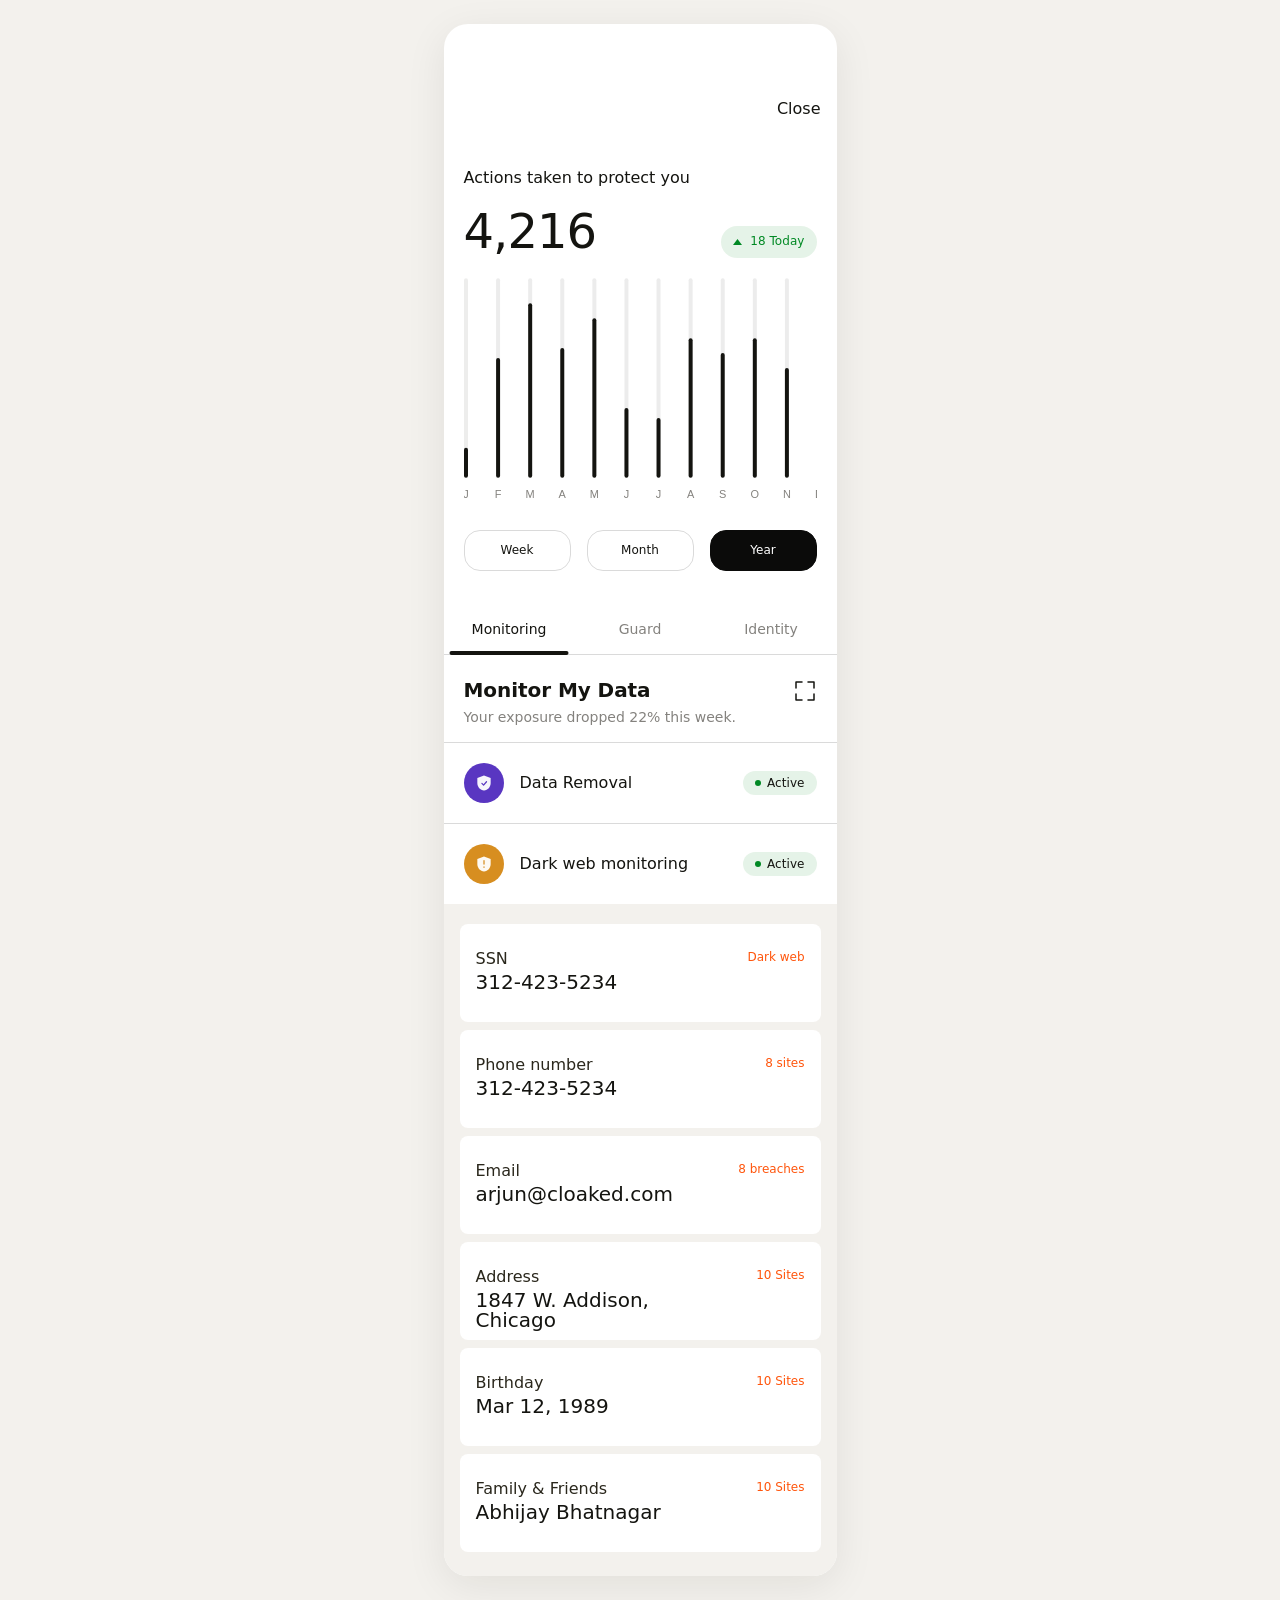
==== actions.html @ 27f1b50b "Add actions.html detail page + wire from homepage" ====
<!DOCTYPE html>
<html lang="en" data-theme="light">
<head>
<meta charset="UTF-8" />
<meta name="viewport" content="width=device-width, initial-scale=1.0, maximum-scale=1.0, user-scalable=no, viewport-fit=cover" />
<meta name="theme-color" content="#ffffff" />
<meta name="apple-mobile-web-app-capable" content="yes" />
<meta name="apple-mobile-web-app-status-bar-style" content="default" />
<title>Cloaked — Actions taken</title>

<link rel="stylesheet" href="tokens/colors.css" />
<link rel="stylesheet" href="tokens/numbers.css" />
<link rel="stylesheet" href="tokens/typography.css" />
<link rel="stylesheet" href="tokens/themes.css" />

<style>
  * { box-sizing: border-box; }
  html, body {
    margin: 0; padding: 0;
    background: var(--ct-bkgd-01);
    font-family: var(--ct-font-sans);
    color: var(--ct-text-primary);
    -webkit-font-smoothing: antialiased;
    -webkit-tap-highlight-color: transparent;
  }
  body {
    min-height: 100vh;
    display: flex; flex-direction: column; align-items: center;
    padding: var(--ct-spacing-24) var(--ct-spacing-12) var(--ct-spacing-48);
  }
  .phone {
    width: 393px;
    max-width: 100%;
    background: var(--ct-bkgd-02);
    border-radius: var(--ct-spacing-24);
    overflow: hidden;
    box-shadow: 0 10px 40px rgba(20,20,16,0.08);
    user-select: none;
    -webkit-user-select: none;
  }

  /* === TOP BAR === */
  .topbar {
    height: 110px;
    padding: 96px var(--ct-spacing-16) var(--ct-spacing-24);
    display: flex; justify-content: flex-end; align-items: flex-end;
  }
  .topbar a {
    font-family: var(--ct-font-sans);
    font-size: var(--ct-text-body-size);
    line-height: 1.3;
    color: var(--ct-text-primary);
    text-decoration: none;
  }

  /* === TITLE SECTION === */
  .title-block {
    padding: var(--ct-spacing-24) var(--ct-spacing-20) var(--ct-spacing-20);
    display: flex; flex-direction: column; gap: var(--ct-spacing-16);
  }
  .title-label {
    margin: 0;
    font-family: var(--ct-font-sans);
    font-size: var(--ct-text-body-size);
    line-height: 1.3;
    color: var(--ct-text-primary);
  }
  .title-row {
    display: flex; align-items: flex-end; justify-content: space-between;
    width: 100%;
  }
  .title-number {
    margin: 0;
    font-family: var(--ct-font-sans);
    font-weight: var(--ct-text-display-2-weight);
    font-size: var(--ct-text-display-2-size);
    line-height: var(--ct-text-display-2-line-height);
    letter-spacing: -0.96px;
    color: var(--ct-text-primary);
  }
  .tag-stat {
    display: inline-flex; align-items: center; gap: var(--ct-spacing-4);
    height: 32px;
    background: var(--ct-status-success-subtle);
    color: var(--ct-status-success-solid);
    padding: var(--ct-spacing-4) var(--ct-spacing-12) var(--ct-spacing-4) var(--ct-spacing-8);
    border-radius: var(--ct-spacing-20);
    font-family: var(--ct-font-sans);
    font-size: var(--ct-text-link-size);
    line-height: 1.3;
    letter-spacing: 0.06px;
  }
  .tag-stat-icon {
    width: 16.8px; height: 16.8px;
    display: flex; align-items: center; justify-content: center;
  }
  .tag-stat-icon svg { width: 9px; height: 6px; }

  /* === CHART === */
  .chart-area {
    position: relative; width: 100%;
    padding: 0 var(--ct-spacing-20);
  }
  .bar-chart {
    width: 354px; height: 224px;
    max-width: 100%;
  }
  .segment-row {
    display: flex; gap: var(--ct-spacing-16); align-items: center;
    padding: 24px var(--ct-spacing-20) 0;
  }
  .seg {
    flex: 1; padding: var(--ct-spacing-12) 10px;
    border-radius: var(--ct-spacing-16);
    display: flex; align-items: center; justify-content: center;
    font-family: var(--ct-font-sans);
    font-size: var(--ct-text-link-size);
    line-height: 1.3;
    letter-spacing: 0.06px;
    cursor: pointer;
    border: 1px solid var(--ct-cta-secondary-container);
    background: transparent;
    color: var(--ct-text-primary);
  }
  .seg.active {
    background: var(--ct-cta-primary-container);
    color: var(--ct-cta-primary-text);
    border-color: var(--ct-cta-primary-container);
  }

  /* === SECTION TABS === */
  .tabs {
    display: flex; position: relative;
    border-bottom: 0.5px solid var(--ct-divider);
    margin-top: 32px;
  }
  .tab {
    flex: 1; height: 51px;
    display: flex; align-items: center; justify-content: center;
    font-family: var(--ct-font-sans);
    font-size: var(--ct-text-body-small-size);
    line-height: 1.3;
    color: var(--ct-text-secondary);
    cursor: pointer;
    position: relative;
  }
  .tab.active {
    color: var(--ct-text-primary);
  }
  .tab.active::after {
    content: '';
    position: absolute;
    bottom: -0.5px;
    left: 50%;
    transform: translateX(-50%);
    width: 119px;
    max-width: 100%;
    height: 4px;
    background: var(--ct-text-primary);
    border-radius: 2px;
  }

  /* === SECTION HEADER (Monitor My Data) === */
  .section-header {
    padding: var(--ct-spacing-24) var(--ct-spacing-20) var(--ct-spacing-16);
    display: flex; justify-content: space-between; align-items: flex-start;
  }
  .section-header-text {
    display: flex; flex-direction: column; gap: 6px;
  }
  .section-header-title {
    font-family: var(--ct-font-sans);
    font-size: var(--ct-text-h3-size);
    line-height: var(--ct-text-h3-line-height);
    letter-spacing: var(--ct-text-h3-letter-spacing);
    color: var(--ct-text-primary);
    margin: 0;
  }
  .section-header-sub {
    font-family: var(--ct-font-sans);
    font-size: var(--ct-text-body-small-size);
    line-height: 1.3;
    color: var(--ct-text-secondary);
    margin: 0;
  }
  .expand-btn {
    width: 24px; height: 24px;
    background: none; border: none; padding: 0;
    color: var(--ct-text-primary);
    cursor: pointer;
  }
  .expand-btn svg { width: 100%; height: 100%; }

  /* === CATEGORY ROW (Data Removal / Dark web monitoring) === */
  .category-row {
    display: flex; align-items: center;
    padding: var(--ct-spacing-20) var(--ct-spacing-20);
    gap: var(--ct-spacing-16);
    border-top: 0.5px solid var(--ct-divider);
  }
  .category-row:first-of-type { border-top: 0.5px solid var(--ct-divider); }
  .category-icon {
    width: 40px; height: 40px;
    border-radius: 50%;
    display: flex; align-items: center; justify-content: center;
    flex-shrink: 0;
    color: #fff;
  }
  .category-icon.monitoring {
    background: var(--ct-monitoring); /* #5936C1 */
  }
  .category-icon.guard {
    background: var(--ct-guard); /* #D78E20 */
  }
  .category-icon.identity {
    background: var(--ct-identity); /* #379AAD */
  }
  .category-icon svg { width: 20px; height: 20px; }
  .category-name {
    flex: 1;
    font-family: var(--ct-font-sans);
    font-size: var(--ct-text-body-size);
    line-height: 1.3;
    color: var(--ct-text-primary);
  }
  .pill-active {
    display: inline-flex; align-items: center; gap: 6px;
    height: 24px;
    padding: 0 var(--ct-spacing-12);
    background: var(--ct-status-success-subtle);
    border-radius: 999px;
    font-family: var(--ct-font-sans);
    font-size: var(--ct-text-link-size);
    line-height: 1.3;
    letter-spacing: 0.06px;
    color: var(--ct-text-primary);
  }
  .pill-active::before {
    content: '';
    width: 6px; height: 6px; border-radius: 50%;
    background: var(--ct-status-success-solid);
    flex-shrink: 0;
  }

  /* === DATA ITEMS LIST === */
  .data-list {
    background: var(--ct-bkgd-01);
    padding: var(--ct-spacing-20) 0 var(--ct-spacing-24);
    display: flex; flex-direction: column; align-items: center;
  }
  .data-list-inner {
    width: 361px;
    max-width: calc(100% - var(--ct-spacing-32));
    display: flex; flex-direction: column; gap: var(--ct-spacing-8);
  }
  .data-card {
    position: relative;
    background: var(--ct-bkgd-02);
    border-radius: 8px;
    height: 98px;
    overflow: hidden;
  }
  .data-card-content {
    position: absolute; left: var(--ct-spacing-16); top: 26px;
    display: flex; flex-direction: column; gap: var(--ct-spacing-4);
    width: 254px;
  }
  .data-card-label {
    margin: 0;
    font-family: var(--ct-font-sans);
    font-size: var(--ct-text-body-size);
    line-height: 1.1;
    color: var(--text-02, #2a271c);
  }
  .data-card-value {
    margin: 0;
    font-family: var(--ct-font-sans);
    font-size: 20px;
    line-height: 1;
    color: var(--ct-text-primary);
  }
  .data-card-badge {
    position: absolute; right: var(--ct-spacing-16); top: 26px;
    font-family: var(--ct-font-sans);
    font-size: var(--ct-text-link-size);
    line-height: 1.3;
    color: var(--ct-brand);
  }

  /* === MOBILE === */
  @media (max-width: 480px) {
    body {
      padding: 0;
      min-height: 100vh;
      min-height: 100dvh;
      background: var(--ct-bkgd-02);
    }
    .phone {
      width: 100%;
      max-width: 100%;
      border-radius: 0;
      box-shadow: none;
    }
    .topbar {
      padding-top: calc(env(safe-area-inset-top, 0px) + 12px);
      padding-left: calc(env(safe-area-inset-left, 0px) + var(--ct-spacing-16));
      padding-right: calc(env(safe-area-inset-right, 0px) + var(--ct-spacing-16));
      height: auto;
      min-height: 0;
    }
    .data-list {
      padding-bottom: calc(env(safe-area-inset-bottom, 0px) + var(--ct-spacing-24));
    }
  }
</style>
</head>
<body>

<div class="phone">

  <!-- TOP BAR (Close back to home) -->
  <div class="topbar"><a href="index.html">Close</a></div>

  <!-- TITLE -->
  <div class="title-block">
    <p class="title-label">Actions taken to protect you</p>
    <div class="title-row">
      <p class="title-number">4,216</p>
      <span class="tag-stat">
        <span class="tag-stat-icon">
          <svg viewBox="0 0 9 6" fill="none" xmlns="http://www.w3.org/2000/svg">
            <path d="M4.5 0L9 6H0z" fill="currentColor"/>
          </svg>
        </span>
        18 Today
      </span>
    </div>
  </div>

  <!-- CHART -->
  <div class="chart-area">
    <svg class="bar-chart" viewBox="0 0 354 224" xmlns="http://www.w3.org/2000/svg" aria-label="Actions per month bar chart">
      <!-- 12 bars: J F M A M J J A S O N D -->
      <!-- col centers at x = i * 32.18 (px), bar width 4 -->
      <g id="bars"></g>
      <g id="labels"></g>
    </svg>
  </div>

  <!-- SEGMENT CONTROL (Year selected) -->
  <div class="segment-row">
    <div class="seg" data-view="week">Week</div>
    <div class="seg" data-view="month">Month</div>
    <div class="seg active" data-view="year">Year</div>
  </div>

  <!-- SECTION TABS -->
  <div class="tabs">
    <div class="tab active" data-tab="monitoring">Monitoring</div>
    <div class="tab" data-tab="guard">Guard</div>
    <div class="tab" data-tab="identity">Identity</div>
  </div>

  <!-- SECTION HEADER -->
  <div class="section-header">
    <div class="section-header-text">
      <h2 class="section-header-title">Monitor My Data</h2>
      <p class="section-header-sub">Your exposure dropped 22% this week.</p>
    </div>
    <button class="expand-btn" aria-label="Expand">
      <svg viewBox="0 0 24 24" fill="none" xmlns="http://www.w3.org/2000/svg">
        <path d="M3 9V3h6M21 9V3h-6M3 15v6h6M21 15v6h-6" stroke="currentColor" stroke-width="1.5" stroke-linecap="round" stroke-linejoin="round"/>
      </svg>
    </button>
  </div>

  <!-- CATEGORIES (Data Removal + Dark web monitoring) -->
  <div class="category-row">
    <div class="category-icon monitoring">
      <svg viewBox="0 0 24 24" fill="none" xmlns="http://www.w3.org/2000/svg">
        <path d="M12 3l8 3v6c0 5-3.5 8.5-8 9-4.5-.5-8-4-8-9V6l8-3z" fill="#fff" opacity="0.95"/>
        <path d="M9.5 12.5l2 2 3.5-4" stroke="#5936C1" stroke-width="1.5" stroke-linecap="round" stroke-linejoin="round"/>
      </svg>
    </div>
    <span class="category-name">Data Removal</span>
    <span class="pill-active">Active</span>
  </div>

  <div class="category-row">
    <div class="category-icon guard">
      <svg viewBox="0 0 24 24" fill="none" xmlns="http://www.w3.org/2000/svg">
        <path d="M12 3l8 3v6c0 5-3.5 8.5-8 9-4.5-.5-8-4-8-9V6l8-3z" fill="#fff" opacity="0.95"/>
        <path d="M12 8v4M12 15.5v.5" stroke="#D78E20" stroke-width="1.5" stroke-linecap="round"/>
      </svg>
    </div>
    <span class="category-name">Dark web monitoring</span>
    <span class="pill-active">Active</span>
  </div>

  <!-- DATA ITEMS LIST -->
  <div class="data-list">
    <div class="data-list-inner">
      <div class="data-card">
        <div class="data-card-content">
          <p class="data-card-label">SSN</p>
          <p class="data-card-value">312-423-5234</p>
        </div>
        <span class="data-card-badge">Dark web</span>
      </div>

      <div class="data-card">
        <div class="data-card-content">
          <p class="data-card-label">Phone number</p>
          <p class="data-card-value">312-423-5234</p>
        </div>
        <span class="data-card-badge">8 sites</span>
      </div>

      <div class="data-card">
        <div class="data-card-content">
          <p class="data-card-label">Email</p>
          <p class="data-card-value">arjun@cloaked.com</p>
        </div>
        <span class="data-card-badge">8 breaches</span>
      </div>

      <div class="data-card">
        <div class="data-card-content">
          <p class="data-card-label">Address</p>
          <p class="data-card-value">1847 W. Addison, Chicago</p>
        </div>
        <span class="data-card-badge">10 Sites</span>
      </div>

      <div class="data-card">
        <div class="data-card-content">
          <p class="data-card-label">Birthday</p>
          <p class="data-card-value">Mar 12, 1989</p>
        </div>
        <span class="data-card-badge">10 Sites</span>
      </div>

      <div class="data-card">
        <div class="data-card-content">
          <p class="data-card-label">Family &amp; Friends</p>
          <p class="data-card-value">Abhijay Bhatnagar</p>
        </div>
        <span class="data-card-badge">10 Sites</span>
      </div>
    </div>
  </div>

</div>

<script>
(function(){
  // 12 months Jan-Dec, value heights (px) relative to 200 max
  var months = ['J','F','M','A','M','J','J','A','S','O','N','D'];
  var values = [30, 120, 175, 130, 160, 70, 60, 140, 125, 140, 110, 95];

  var BAR_W = 4;
  var COL_SPACING = 354 / 11; // 32.18
  var MAX_H = 200;
  var TRACK_COLOR = 'rgba(20,20,16,0.08)';
  var BAR_COLOR = '#141410';

  var bars = document.getElementById('bars');
  var labels = document.getElementById('labels');

  for (var i = 0; i < 12; i++){
    var x = i * COL_SPACING;
    var h = values[i];

    // Track (light bar going up to MAX_H)
    var track = document.createElementNS('http://www.w3.org/2000/svg', 'rect');
    track.setAttribute('x', x);
    track.setAttribute('y', 0);
    track.setAttribute('width', BAR_W);
    track.setAttribute('height', MAX_H);
    track.setAttribute('rx', 2);
    track.setAttribute('fill', TRACK_COLOR);
    bars.appendChild(track);

    // Filled bar (from bottom up to height h)
    var bar = document.createElementNS('http://www.w3.org/2000/svg', 'rect');
    bar.setAttribute('x', x);
    bar.setAttribute('y', MAX_H - h);
    bar.setAttribute('width', BAR_W);
    bar.setAttribute('height', h);
    bar.setAttribute('rx', 2);
    bar.setAttribute('fill', BAR_COLOR);
    bars.appendChild(bar);

    // Label
    var label = document.createElementNS('http://www.w3.org/2000/svg', 'text');
    label.setAttribute('x', x + BAR_W/2);
    label.setAttribute('y', 220);
    label.setAttribute('text-anchor', 'middle');
    label.setAttribute('font-family', 'SF Pro, -apple-system, sans-serif');
    label.setAttribute('font-size', '11');
    label.setAttribute('fill', '#84827e');
    label.textContent = months[i];
    labels.appendChild(label);
  }

  // Simple tab switching
  document.querySelectorAll('.tab').forEach(function(t){
    t.addEventListener('click', function(){
      document.querySelectorAll('.tab').forEach(function(tt){ tt.classList.remove('active'); });
      t.classList.add('active');
    });
  });
  // Simple segment switching
  document.querySelectorAll('.seg').forEach(function(s){
    s.addEventListener('click', function(){
      document.querySelectorAll('.seg').forEach(function(ss){ ss.classList.remove('active'); });
      s.classList.add('active');
    });
  });
})();
</script>

</body>
</html>
---- tokens/colors.css ----
/* Cloaked Toolkit — Color primitives
 * Source of truth: Figma Variables "Colors" collection.
 * Do not hand-edit; regenerate from Figma export. */

:root {
  --ct-color-white: #FFFFFF;
  --ct-color-grey-01: #F3F1ED;
  --ct-color-grey-02: #DCD8CF;
  --ct-color-grey-03: #84827E;
  --ct-color-grey-04: #1B1B18;
  --ct-color-grey-05: #141410;
  --ct-color-black: #0B0B0A;
  --ct-color-brand: #FF550C;
  --ct-color-green-01: #008924;
  --ct-color-green-02: #0089241A; /* 10% */
  --ct-color-red-01: #B83100;
  --ct-color-red-02: #B831001A; /* 10% */
  --ct-color-white-05: #FFFFFF0D; /* 5% */
  --ct-color-white-15: #FFFFFF26; /* 15% */
  --ct-color-black-05: #0B0B0A0D; /* 5% */
  --ct-color-black-15: #0B0B0A26; /* 15% */
}
---- tokens/numbers.css ----
/* Cloaked Toolkit — Number tokens (Spacing + Opacity)
 * Source of truth: Figma Variables "Numbers" collection.
 * Do not hand-edit; regenerate from Figma export. */

:root {
  /* Spacing */
  --ct-spacing-4: 4px;
  --ct-spacing-8: 8px;
  --ct-spacing-12: 12px;
  --ct-spacing-16: 16px;
  --ct-spacing-20: 20px;
  --ct-spacing-24: 24px;
  --ct-spacing-32: 32px;
  --ct-spacing-40: 40px;
  --ct-spacing-48: 48px;
  --ct-spacing-56: 56px;
  --ct-spacing-64: 64px;
  --ct-spacing-72: 72px;
  --ct-spacing-80: 80px;
  --ct-spacing-96: 96px;
  --ct-spacing-120: 120px;
  --ct-spacing-240: 240px;

  /* Opacity */
  --ct-opacity-disabled: 0.3;
}
---- tokens/typography.css ----
/* Cloaked Toolkit — Typography tokens
 * Source of truth: Figma Text Styles.
 * Do not hand-edit; regenerate from Figma export. */

@font-face {
  font-family: "Simula";
  src: url("../fonts/Simula-Book.otf") format("opentype");
  font-weight: 400;
  font-style: normal;
}

@font-face {
  font-family: "Simula";
  src: url("../fonts/Simula-Italic.otf") format("opentype");
  font-weight: 400;
  font-style: italic;
}

:root {
  /* Font families */
  --ct-font-sans: -apple-system, BlinkMacSystemFont, "SF Pro", system-ui, sans-serif;
  --ct-font-mono: ui-monospace, "SF Mono", Menlo, monospace;
  --ct-font-serif: "Simula", Georgia, serif;

  /* Display 1 */
  --ct-text-display-1-family: var(--ct-font-sans);
  --ct-text-display-1-weight: 400;
  --ct-text-display-1-size: 72px;
  --ct-text-display-1-line-height: 1.1;
  --ct-text-display-1-letter-spacing: -0.002em;

  /* Display 2 */
  --ct-text-display-2-family: var(--ct-font-sans);
  --ct-text-display-2-weight: 400;
  --ct-text-display-2-size: 48px;
  --ct-text-display-2-line-height: 1.1;
  --ct-text-display-2-letter-spacing: -0.002em;

  /* H1 Serif */
  --ct-text-h1-serif-family: var(--ct-font-serif);
  --ct-text-h1-serif-weight: 400;
  --ct-text-h1-serif-size: 32px;
  --ct-text-h1-serif-line-height: 1;
  --ct-text-h1-serif-letter-spacing: 0.005em;

  /* H2 Serif */
  --ct-text-h2-serif-family: var(--ct-font-serif);
  --ct-text-h2-serif-weight: 400;
  --ct-text-h2-serif-size: 24px;
  --ct-text-h2-serif-line-height: 1;
  --ct-text-h2-serif-letter-spacing: 0.005em;

  /* H1 */
  --ct-text-h1-family: var(--ct-font-sans);
  --ct-text-h1-weight: 400;
  --ct-text-h1-size: 32px;
  --ct-text-h1-line-height: 1.15;
  --ct-text-h1-letter-spacing: -0.01em;

  /* H2 */
  --ct-text-h2-family: var(--ct-font-sans);
  --ct-text-h2-weight: 400;
  --ct-text-h2-size: 24px;
  --ct-text-h2-line-height: 1.15;
  --ct-text-h2-letter-spacing: -0.005em;

  /* H3 */
  --ct-text-h3-family: var(--ct-font-sans);
  --ct-text-h3-weight: 400;
  --ct-text-h3-size: 20px;
  --ct-text-h3-line-height: 1.15;
  --ct-text-h3-letter-spacing: -0.003em;

  /* Body */
  --ct-text-body-family: var(--ct-font-sans);
  --ct-text-body-weight: 400;
  --ct-text-body-size: 16px;
  --ct-text-body-line-height: 1.1;
  --ct-text-body-letter-spacing: 0;

  /* Body Small */
  --ct-text-body-small-family: var(--ct-font-sans);
  --ct-text-body-small-weight: 400;
  --ct-text-body-small-size: 14px;
  --ct-text-body-small-line-height: 1.1;
  --ct-text-body-small-letter-spacing: 0;

  /* Link */
  --ct-text-link-family: var(--ct-font-sans);
  --ct-text-link-weight: 400;
  --ct-text-link-size: 12px;
  --ct-text-link-line-height: 1.3;
  --ct-text-link-letter-spacing: 0.005em;
}
---- tokens/themes.css ----
/* Cloaked Toolkit — Theme tokens (Light + Dark)
 * Source of truth: Figma Variables "Theme" collection.
 * Do not hand-edit; regenerate from Figma export. */

[data-theme="light"] {
  /* Accent */
  --ct-brand: var(--ct-color-brand);

  /* Background */
  --ct-bkgd-01: var(--ct-color-grey-01);
  --ct-bkgd-02: var(--ct-color-white);

  /* Text */
  --ct-text-primary: var(--ct-color-grey-05);
  --ct-text-secondary: var(--ct-color-grey-03);

  /* Divider */
  --ct-divider: var(--ct-color-black-15);

  /* AI */
  --ct-text-ai-primary: var(--ct-color-grey-01);
  --ct-text-ai-secondary: var(--ct-color-grey-02);
  --ct-bkgd-ai-input: var(--ct-color-black);

  /* Banner */
  --ct-banner-text-primary: var(--ct-color-grey-05);
  --ct-banner-text-secondary: var(--ct-color-grey-03);
  --ct-banner-container: var(--ct-color-grey-02);

  /* CTA / Primary */
  --ct-cta-primary-text: var(--ct-color-white);
  --ct-cta-primary-container: var(--ct-color-black);

  /* CTA / Secondary */
  --ct-cta-secondary-text: var(--ct-color-grey-05);
  --ct-cta-secondary-container: var(--ct-color-black-15);

  /* Status */
  --ct-status-success-solid: var(--ct-color-green-01);
  --ct-status-success-subtle: var(--ct-color-green-02);
  --ct-status-fail-solid: var(--ct-color-red-01);
  --ct-status-fail-subtle: var(--ct-color-red-02);

  /* Graph */
  --ct-graph-background: var(--ct-color-black-05);

  /* Category_TBD */
  --ct-monitoring: #5936C1;
  --ct-monitoring-container-01: #411D50;
  --ct-monitoring-container-02: #291132;
  --ct-guard: #D78E20;
  --ct-guard-container-01: #996820;
  --ct-guard-container-02: #5B3B0D;
  --ct-identity: #379AAD;
  --ct-identity-container-01: #193047;
  --ct-identity-container-02: #0E1F31;
}

[data-theme="dark"] {
  /* Accent */
  --ct-brand: var(--ct-color-brand);

  /* Background */
  --ct-bkgd-01: var(--ct-color-grey-05);
  --ct-bkgd-02: var(--ct-color-grey-04);

  /* Text */
  --ct-text-primary: var(--ct-color-grey-01);
  --ct-text-secondary: var(--ct-color-grey-03);

  /* Divider */
  --ct-divider: var(--ct-color-white-15);

  /* AI */
  --ct-text-ai-primary: var(--ct-color-grey-01);
  --ct-text-ai-secondary: var(--ct-color-grey-02);
  --ct-bkgd-ai-input: var(--ct-color-black);

  /* Banner */
  --ct-banner-text-primary: var(--ct-color-grey-01);
  --ct-banner-text-secondary: var(--ct-color-grey-02);
  --ct-banner-container: var(--ct-color-grey-05);

  /* CTA / Primary */
  --ct-cta-primary-text: var(--ct-color-grey-05);
  --ct-cta-primary-container: var(--ct-color-grey-01);

  /* CTA / Secondary */
  --ct-cta-secondary-text: var(--ct-color-grey-01);
  --ct-cta-secondary-container: var(--ct-color-white-15);

  /* Status */
  --ct-status-success-solid: var(--ct-color-green-01);
  --ct-status-success-subtle: var(--ct-color-green-02);
  --ct-status-fail-solid: var(--ct-color-red-01);
  --ct-status-fail-subtle: var(--ct-color-red-02);

  /* Graph */
  --ct-graph-background: var(--ct-color-white-05);

  /* Category_TBD */
  --ct-monitoring: #5936C1;
  --ct-monitoring-container-01: #411D50;
  --ct-monitoring-container-02: #291132;
  --ct-guard: #D78E20;
  --ct-guard-container-01: #996820;
  --ct-guard-container-02: #5B3B0D;
  --ct-identity: #379AAD;
  --ct-identity-container-01: #193047;
  --ct-identity-container-02: #0E1F31;
}
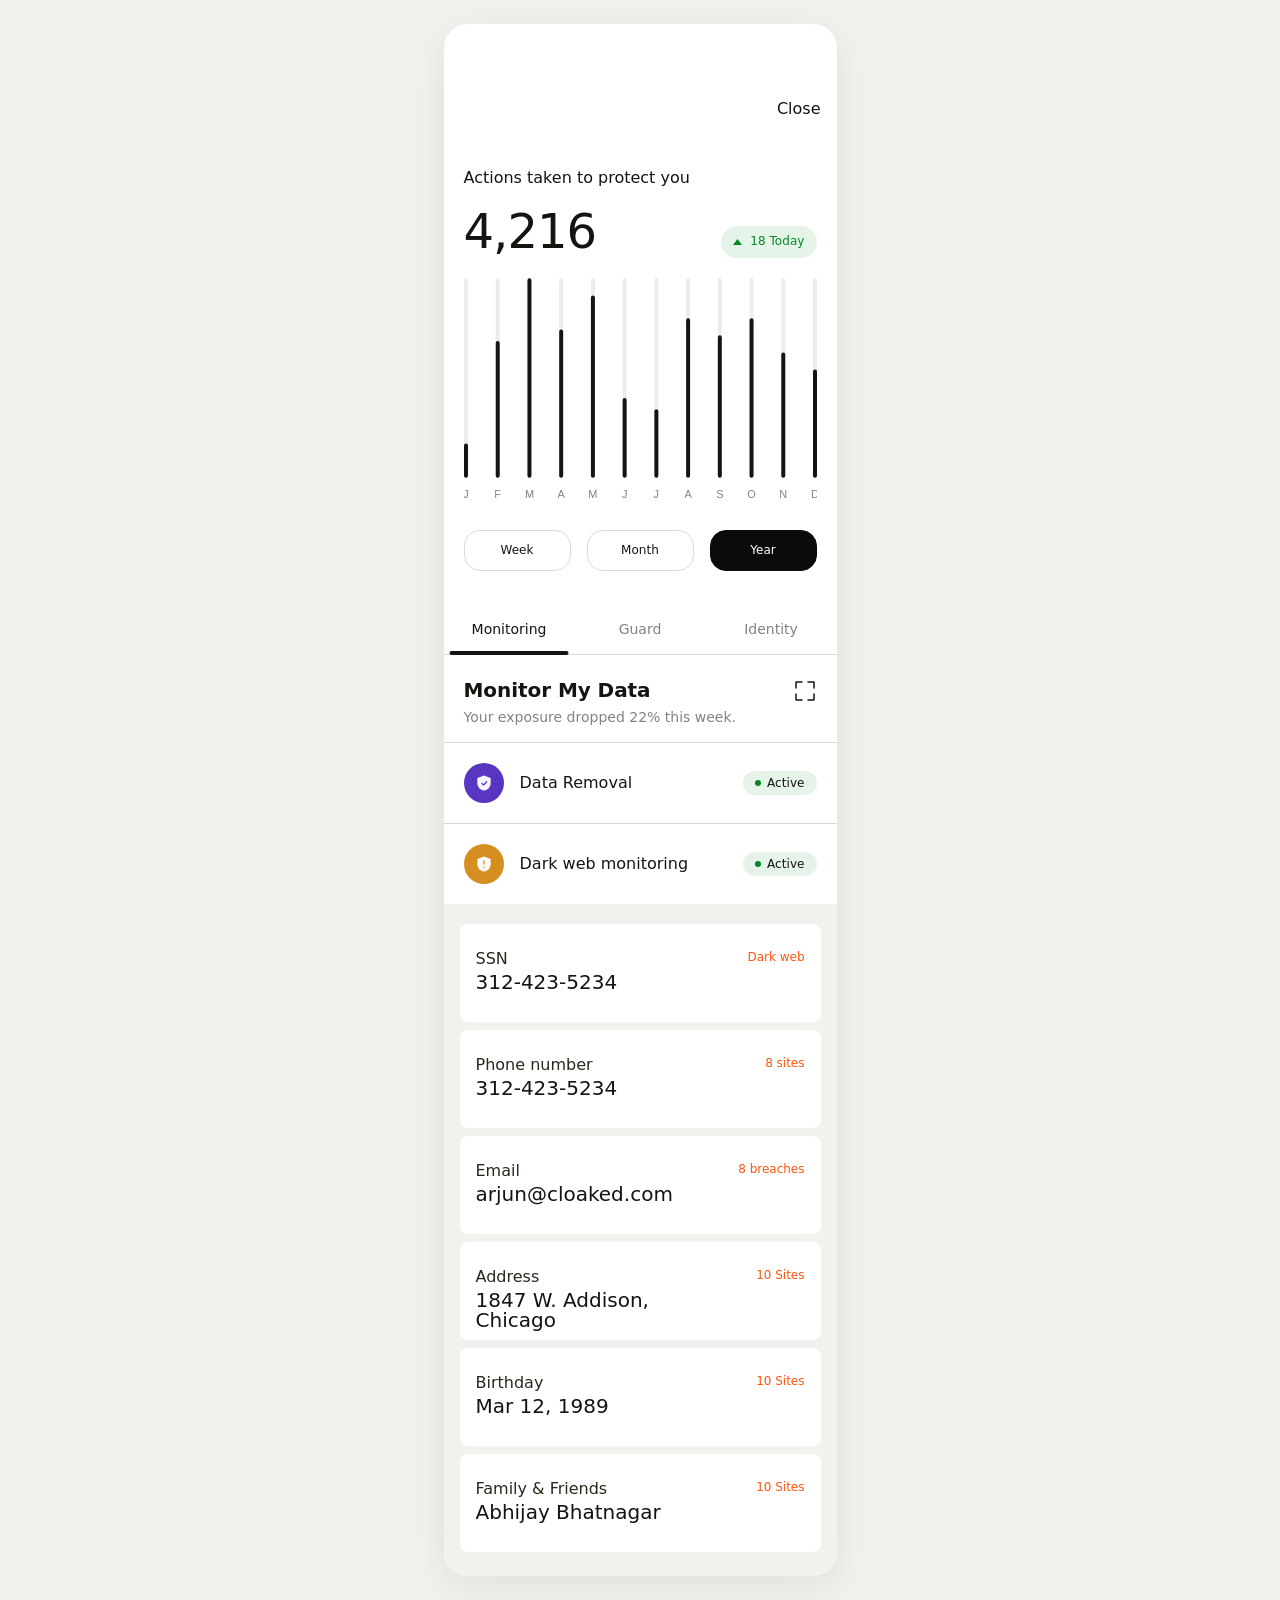
==== commit 407dcde9: "Add week/month/year + scrub + animation to actions chart" ====
--- a/actions.html
+++ b/actions.html
@@ -100,11 +100,41 @@
   .chart-area {
     position: relative; width: 100%;
     padding: 0 var(--ct-spacing-20);
+    cursor: ew-resize;
+    touch-action: pan-y;
+    user-select: none;
+    -webkit-user-select: none;
   }
   .bar-chart {
     width: 354px; height: 224px;
     max-width: 100%;
-  }
+    transform-origin: 50% 100%;
+    will-change: transform, opacity;
+  }
+  .bar-chart.anim {
+    transition: transform 380ms cubic-bezier(0.22, 1, 0.36, 1),
+                opacity 200ms ease-out;
+  }
+  .bar-chart .bar-fill { transition: fill 0.12s ease; }
+  .bar-chart .bar-fill.active { fill: var(--ct-brand); }
+  .scrub-label {
+    position: absolute; top: -8px;
+    transform: translateX(-50%);
+    background: var(--ct-bkgd-01);
+    padding: 4px 10px;
+    border-radius: 8px;
+    font-family: var(--ct-font-sans);
+    font-size: 13px;
+    line-height: 1.2;
+    color: var(--ct-text-primary);
+    pointer-events: none;
+    white-space: nowrap;
+    z-index: 2;
+    opacity: 0;
+    transition: opacity 0.12s ease;
+    box-shadow: 0 1px 2px rgba(20,20,16,0.08);
+  }
+  .scrub-label.visible { opacity: 1; }
   .segment-row {
     display: flex; gap: var(--ct-spacing-16); align-items: center;
     padding: 24px var(--ct-spacing-20) 0;
@@ -325,23 +355,22 @@
   <div class="title-block">
     <p class="title-label">Actions taken to protect you</p>
     <div class="title-row">
-      <p class="title-number">4,216</p>
-      <span class="tag-stat">
-        <span class="tag-stat-icon">
+      <p class="title-number" id="titleNumber">4,216</p>
+      <span class="tag-stat" id="titleTag">
+        <span class="tag-stat-icon" id="titleTagIcon">
           <svg viewBox="0 0 9 6" fill="none" xmlns="http://www.w3.org/2000/svg">
             <path d="M4.5 0L9 6H0z" fill="currentColor"/>
           </svg>
         </span>
-        18 Today
+        <span id="titleTagText">18 Today</span>
       </span>
     </div>
   </div>
 
   <!-- CHART -->
-  <div class="chart-area">
-    <svg class="bar-chart" viewBox="0 0 354 224" xmlns="http://www.w3.org/2000/svg" aria-label="Actions per month bar chart">
-      <!-- 12 bars: J F M A M J J A S O N D -->
-      <!-- col centers at x = i * 32.18 (px), bar width 4 -->
+  <div class="chart-area" id="chartArea">
+    <div class="scrub-label" id="scrubLabel"></div>
+    <svg class="bar-chart" id="barChart" viewBox="0 0 354 224" xmlns="http://www.w3.org/2000/svg" aria-label="Actions bar chart">
       <g id="bars"></g>
       <g id="labels"></g>
     </svg>
@@ -454,69 +483,278 @@
 
 <script>
 (function(){
-  // 12 months Jan-Dec, value heights (px) relative to 200 max
-  var months = ['J','F','M','A','M','J','J','A','S','O','N','D'];
-  var values = [30, 120, 175, 130, 160, 70, 60, 140, 125, 140, 110, 95];
-
-  var BAR_W = 4;
-  var COL_SPACING = 354 / 11; // 32.18
-  var MAX_H = 200;
+  var SVGNS = 'http://www.w3.org/2000/svg';
+  var CHART_W = 354;
+  var MAX_H   = 200;
+  var BAR_R   = 2;
   var TRACK_COLOR = 'rgba(20,20,16,0.08)';
-  var BAR_COLOR = '#141410';
-
-  var bars = document.getElementById('bars');
+  var BAR_COLOR   = '#141410';
+
+  // Datasets per view -------------------------------------------------------
+  // values are raw action counts; renderer scales to MAX_H based on the
+  // dataset's own max so the tallest bar fills the chart.
+  var datasets = {
+    week: {
+      labels: ['M','T','W','T','F','S','S'],
+      values: [15, 18, 12, 22, 14, 25, 19],
+      dates: ['Mon, May 18','Tue, May 19','Wed, May 20','Thu, May 21','Fri, May 22','Sat, May 23','Sun, May 24'],
+      barWidth: 14,
+      labelEvery: 1
+    },
+    month: {
+      labels: null, // computed sparsely
+      values: [8,12,15,7,11,14,9,18,13,10,16,8,12,11,15,18,13,9,7,14,17,11,12,8,15,13,10,14,16,12],
+      dates: null, // computed: "May 1" ... "May 30"
+      barWidth: 6,
+      labelEvery: 7 // show label every 7 bars: idx 0,7,14,21,28 ≈ days 1,8,15,22,29
+    },
+    year: {
+      labels: ['J','F','M','A','M','J','J','A','S','O','N','D'],
+      values: [30, 120, 175, 130, 160, 70, 60, 140, 125, 140, 110, 95],
+      dates: ['Jan 2026','Feb 2026','Mar 2026','Apr 2026','May 2026','Jun 2026','Jul 2026','Aug 2026','Sep 2026','Oct 2026','Nov 2026','Dec 2026'],
+      barWidth: 4,
+      labelEvery: 1
+    }
+  };
+
+  // Fill in computed labels/dates for month
+  (function(){
+    var m = datasets.month;
+    m.dates = [];
+    m.labels = [];
+    for (var i = 0; i < m.values.length; i++){
+      m.dates.push('May ' + (i + 1) + ', 2026');
+      m.labels.push((i % m.labelEvery === 0) ? String(i + 1) : '');
+    }
+  })();
+
+  var viewOrder = { week: 0, month: 1, year: 2 };
+  var currentView = 'year';
+  var scrubIdx = -1; // -1 = no scrub, show defaults
+  var lastTickIdx = -1; // for haptic throttling
+
+  // DOM refs
+  var bars   = document.getElementById('bars');
   var labels = document.getElementById('labels');
-
-  for (var i = 0; i < 12; i++){
-    var x = i * COL_SPACING;
-    var h = values[i];
-
-    // Track (light bar going up to MAX_H)
-    var track = document.createElementNS('http://www.w3.org/2000/svg', 'rect');
-    track.setAttribute('x', x);
-    track.setAttribute('y', 0);
-    track.setAttribute('width', BAR_W);
-    track.setAttribute('height', MAX_H);
-    track.setAttribute('rx', 2);
-    track.setAttribute('fill', TRACK_COLOR);
-    bars.appendChild(track);
-
-    // Filled bar (from bottom up to height h)
-    var bar = document.createElementNS('http://www.w3.org/2000/svg', 'rect');
-    bar.setAttribute('x', x);
-    bar.setAttribute('y', MAX_H - h);
-    bar.setAttribute('width', BAR_W);
-    bar.setAttribute('height', h);
-    bar.setAttribute('rx', 2);
-    bar.setAttribute('fill', BAR_COLOR);
-    bars.appendChild(bar);
-
-    // Label
-    var label = document.createElementNS('http://www.w3.org/2000/svg', 'text');
-    label.setAttribute('x', x + BAR_W/2);
-    label.setAttribute('y', 220);
-    label.setAttribute('text-anchor', 'middle');
-    label.setAttribute('font-family', 'SF Pro, -apple-system, sans-serif');
-    label.setAttribute('font-size', '11');
-    label.setAttribute('fill', '#84827e');
-    label.textContent = months[i];
-    labels.appendChild(label);
-  }
-
-  // Simple tab switching
+  var chartArea  = document.getElementById('chartArea');
+  var barChart   = document.getElementById('barChart');
+  var scrubLabel = document.getElementById('scrubLabel');
+  var titleNumber  = document.getElementById('titleNumber');
+  var titleTag     = document.getElementById('titleTag');
+  var titleTagText = document.getElementById('titleTagText');
+  var titleTagIcon = document.getElementById('titleTagIcon');
+
+  // Render ------------------------------------------------------------------
+  function renderBars(){
+    var ds = datasets[currentView];
+    var n = ds.values.length;
+    var maxVal = Math.max.apply(null, ds.values);
+    var barW = ds.barWidth;
+    var colW = (CHART_W - barW) / (n - 1);
+
+    bars.innerHTML = '';
+    labels.innerHTML = '';
+
+    for (var i = 0; i < n; i++){
+      var x = i * colW;
+      var v = ds.values[i];
+      var h = Math.max(2, (v / maxVal) * MAX_H);
+
+      // Track
+      var track = document.createElementNS(SVGNS, 'rect');
+      track.setAttribute('x', x);
+      track.setAttribute('y', 0);
+      track.setAttribute('width', barW);
+      track.setAttribute('height', MAX_H);
+      track.setAttribute('rx', BAR_R);
+      track.setAttribute('fill', TRACK_COLOR);
+      track.setAttribute('class', 'bar-track');
+      bars.appendChild(track);
+
+      // Fill bar
+      var bar = document.createElementNS(SVGNS, 'rect');
+      bar.setAttribute('x', x);
+      bar.setAttribute('y', MAX_H - h);
+      bar.setAttribute('width', barW);
+      bar.setAttribute('height', h);
+      bar.setAttribute('rx', BAR_R);
+      bar.setAttribute('fill', BAR_COLOR);
+      bar.setAttribute('class', 'bar-fill');
+      bar.setAttribute('data-idx', i);
+      bars.appendChild(bar);
+
+      // Label (only every labelEvery)
+      if (ds.labels[i]){
+        var label = document.createElementNS(SVGNS, 'text');
+        label.setAttribute('x', x + barW/2);
+        label.setAttribute('y', 220);
+        label.setAttribute('text-anchor', 'middle');
+        label.setAttribute('font-family', 'SF Pro, -apple-system, sans-serif');
+        label.setAttribute('font-size', '11');
+        label.setAttribute('fill', '#84827e');
+        label.textContent = ds.labels[i];
+        labels.appendChild(label);
+      }
+    }
+  }
+
+  // Number formatting (1234 -> "1,234")
+  function fmt(n){ return n.toString().replace(/\B(?=(\d{3})+(?!\d))/g, ','); }
+
+  // Update header + highlighted bar based on scrub index (-1 = idle)
+  function updateUI(){
+    var fills = bars.querySelectorAll('.bar-fill');
+    for (var i = 0; i < fills.length; i++) fills[i].classList.remove('active');
+
+    if (scrubIdx < 0){
+      // Idle: defaults
+      titleNumber.textContent = '4,216';
+      titleTag.style.background = 'var(--ct-status-success-subtle)';
+      titleTag.style.color = 'var(--ct-status-success-solid)';
+      titleTagIcon.style.display = '';
+      titleTagText.textContent = '18 Today';
+      scrubLabel.classList.remove('visible');
+      return;
+    }
+
+    var ds = datasets[currentView];
+    var v  = ds.values[scrubIdx];
+    var date = ds.dates[scrubIdx];
+
+    titleNumber.textContent = fmt(v);
+    // Swap the green-success pill for a neutral date pill while scrubbing
+    titleTag.style.background = 'var(--ct-color-grey-02)';
+    titleTag.style.color = 'var(--ct-text-primary)';
+    titleTagIcon.style.display = 'none';
+    titleTagText.textContent = date;
+
+    if (fills[scrubIdx]) fills[scrubIdx].classList.add('active');
+
+    // Position the scrub label above the highlighted bar
+    var barX = parseFloat(fills[scrubIdx].getAttribute('x'));
+    var barW = parseFloat(fills[scrubIdx].getAttribute('width'));
+    var rect = barChart.getBoundingClientRect();
+    var scaleX = rect.width / CHART_W;
+    var areaRect = chartArea.getBoundingClientRect();
+    var leftPx = (barX + barW/2) * scaleX + (rect.left - areaRect.left);
+    scrubLabel.style.left = leftPx + 'px';
+    scrubLabel.textContent = date;
+    scrubLabel.classList.add('visible');
+  }
+
+  // View switching with expand/squeeze animation ----------------------------
+  function setView(v){
+    if (v === currentView) return;
+    var isExpanding = viewOrder[v] > viewOrder[currentView];
+    var startScale = isExpanding ? 0.72 : 1.32;
+
+    currentView = v;
+    scrubIdx = -1;
+    lastTickIdx = -1;
+
+    document.querySelectorAll('.seg').forEach(function(el){
+      el.classList.toggle('active', el.dataset.view === v);
+    });
+
+    barChart.classList.remove('anim');
+    barChart.style.transform = 'scaleX(' + startScale + ')';
+    barChart.style.opacity = '0.35';
+
+    renderBars();
+    updateUI();
+
+    void barChart.offsetWidth; // force reflow
+    requestAnimationFrame(function(){
+      barChart.classList.add('anim');
+      barChart.style.transform = 'scaleX(1)';
+      barChart.style.opacity = '1';
+    });
+
+    triggerHaptic(12);
+  }
+
+  // Scrub handlers ----------------------------------------------------------
+  function pointerToBarIdx(clientX){
+    var rect = barChart.getBoundingClientRect();
+    var x = clientX - rect.left;
+    var ratio = Math.max(0, Math.min(1, x / rect.width));
+    var ds = datasets[currentView];
+    return Math.round(ratio * (ds.values.length - 1));
+  }
+
+  var isDown = false;
+  chartArea.addEventListener('pointerdown', function(e){
+    isDown = true;
+    try { chartArea.setPointerCapture(e.pointerId); } catch(_){}
+    var idx = pointerToBarIdx(e.clientX);
+    scrubIdx = idx;
+    lastTickIdx = idx;
+    triggerHaptic(8);
+    updateUI();
+  });
+  chartArea.addEventListener('pointermove', function(e){
+    if (!isDown) return;
+    var idx = pointerToBarIdx(e.clientX);
+    if (idx !== scrubIdx){
+      scrubIdx = idx;
+      if (idx !== lastTickIdx){
+        lastTickIdx = idx;
+        triggerHaptic(6);
+      }
+      updateUI();
+    }
+  });
+  function endScrub(){ isDown = false; }
+  chartArea.addEventListener('pointerup', endScrub);
+  chartArea.addEventListener('pointercancel', endScrub);
+  chartArea.addEventListener('pointerleave', endScrub);
+
+  // Segment + tab handlers --------------------------------------------------
+  document.querySelectorAll('.seg').forEach(function(s){
+    s.addEventListener('click', function(e){
+      e.stopPropagation();
+      setView(s.dataset.view);
+    });
+  });
   document.querySelectorAll('.tab').forEach(function(t){
     t.addEventListener('click', function(){
       document.querySelectorAll('.tab').forEach(function(tt){ tt.classList.remove('active'); });
       t.classList.add('active');
+      triggerHaptic(10);
     });
   });
-  // Simple segment switching
-  document.querySelectorAll('.seg').forEach(function(s){
-    s.addEventListener('click', function(){
-      document.querySelectorAll('.seg').forEach(function(ss){ ss.classList.remove('active'); });
-      s.classList.add('active');
-    });
-  });
+
+  // Haptic ------------------------------------------------------------------
+  // Same pattern as digital-risk.html: dynamic <input switch> for iOS 17.4+,
+  // navigator.vibrate for Android. iOS Safari pointermove can't fire haptic
+  // reliably (platform limit), so scrub haptic only fires on Android.
+  function triggerHaptic(ms){
+    if (navigator && typeof navigator.vibrate === 'function'){
+      try { navigator.vibrate(ms || 8); } catch(_){}
+    }
+    try {
+      var id = '_h' + Date.now() + Math.floor(Math.random() * 1e6);
+      var label = document.createElement('label');
+      label.setAttribute('for', id);
+      label.setAttribute('aria-hidden', 'true');
+      label.style.cssText = 'position:absolute;opacity:0;left:-9999px;top:0;width:1px;height:1px;overflow:hidden;pointer-events:none;';
+      var input = document.createElement('input');
+      input.type = 'checkbox';
+      input.id = id;
+      input.setAttribute('switch', '');
+      input.tabIndex = -1;
+      label.appendChild(input);
+      document.body.appendChild(label);
+      label.click();
+      requestAnimationFrame(function(){
+        try { label.remove(); } catch(_){}
+      });
+    } catch(_){}
+  }
+
+  // Init --------------------------------------------------------------------
+  renderBars();
+  updateUI();
 })();
 </script>
 
